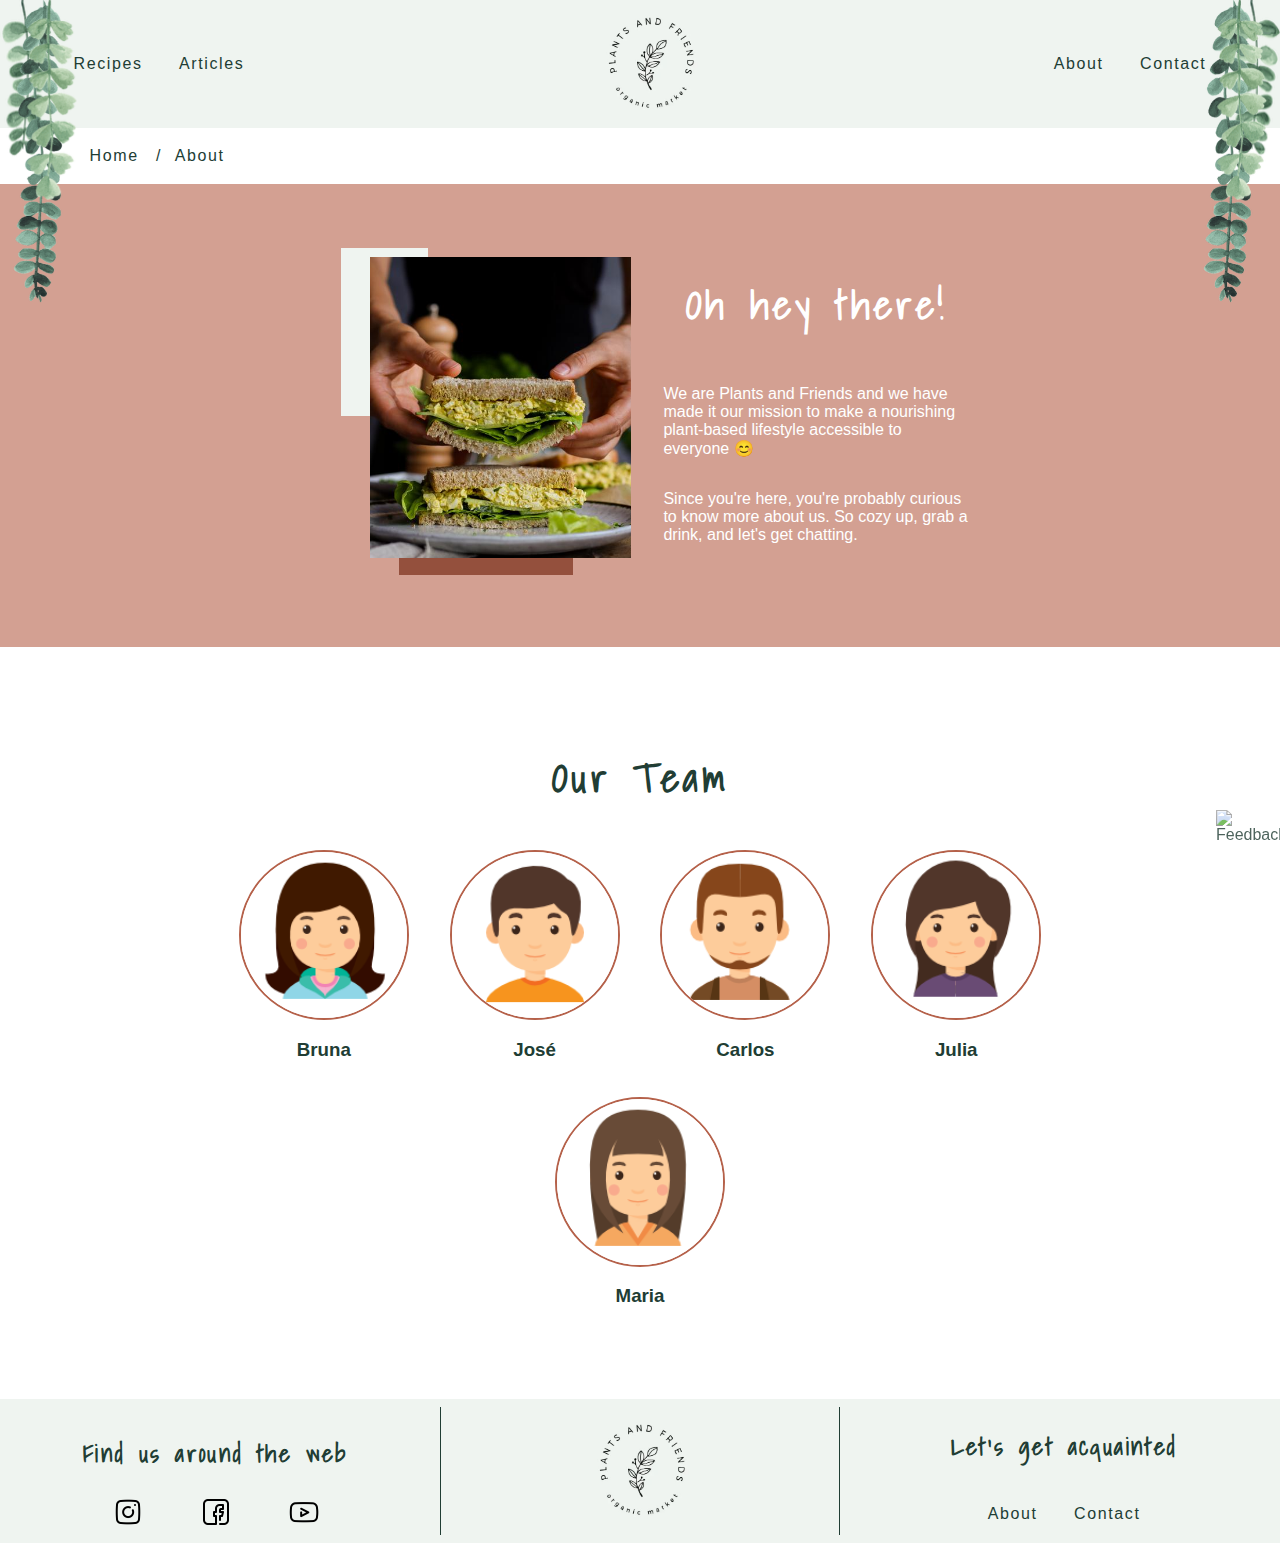
==== resources/html/about.html @ 14dff02f "add project" ====
<!DOCTYPE html>
<html lang="en">
<head>
    <meta charset="UTF-8">
    <meta http-equiv="X-UA-Compatible" content="IE=edge">
    <meta name="viewport" content="width=device-width, initial-scale=1.0">
    <title>Plants and Friends</title>
    <link href="../css/index.css" type="text/css" rel="stylesheet">
    <link href="../css/about.css" type="text/css" rel="stylesheet">
    <link href="https://fonts.googleapis.com/css2?family=Shadows+Into+Light&display=swap" rel="stylesheet">
</head>
<body>
    <header>
        <!-- Navigation Bar -->
        <nav class="container">
            <ul class="right">
                <li><a href="#">Recipes</a></li>
                <li><a href="#">Articles</a></li>
            </ul>

            <a href="../../index.html">
                <div class="image-container">
                    <img src="../images/Capture.JPG" title="Green Limes">
                </div>
            </a>

            <ul class="left">
                <li><a href="../html/about.html">About</a></li>
                <li><a href="#">Contact</a></li>
            </ul>
        </nav>
    </header>

    <main>
        <!-- Fixed images section -->
        <div class="side-images">
            <div class="right">
                <img class="img-1" src="../images/PUL_42_plants01_1_cropped.9fbabc426824.png">
                <img class="img-2" src="../images/PUL_42_plants01_3_cropped.685cd9a79821.png">
                <img class="img-3" src="../images/PUL_42_plants02_5_cropped.9f788901ec64.png">
            </div>
            <div class="left">
                <img class="img-1" src="../images/PUL_42_plants01_1_cropped.9fbabc426824.png">
                <img class="img-2" src="../images/PUL_42_plants01_3_cropped.685cd9a79821.png">
                <img class="img-3" src="../images/PUL_42_plants02_5_cropped.9f788901ec64.png">
            </div>
        </div>

        <a href="#">
            <div class="sticky">
                <img src="./resources/images/chat.png" title="Feedback">
            </div> 
        </a>

        <!-- Breadcrumb section -->
        <ul class="breadcrumb">
            <li class="location"><a href="../../index.html">Home</a></li>
            <li class="location"><a href="./about.html">About</a></li>
        </ul>

        <!-- Mission section -->
        <div class="welcome container col">
            <div class="container">
                <div class="welcome-image">
                    <div class="gray"></div>
                    <div class="red"></div>
                    <div class="image-container">
                        <img src="../images/4dc714e1788c8d10b925e69b730ae0e9.jpg">
                    </div>
                </div>
                <div class="info-container container col">
                    <h2>Oh hey there!</h2>
                    <p>We are Plants and Friends and we have made it our mission to make a nourishing plant-based lifestyle accessible to everyone 😊</p>
                    <p>Since you're here, you're probably curious to know more about us. So cozy up, grab a drink, and let's get chatting.</p>
                </div>
            </div>
        </div>

        <!-- Team section -->
        <div class="team container col">
            <h2>Our Team</h2>
            <div class="container">
                <div class="info-container">
                    <div class="image-container">
                        <img src="../images/bia.png">
                    </div>
                    <h3>Bruna</h3>
                </div>
                <div class="info-container">
                    <div class="image-container">
                        <img src="../images/pedro.png">
                    </div>
                    <h3>José</h3>
                </div>
                <div class="info-container">
                    <div class="image-container">
                        <img src="../images/carlos.png">
                    </div>
                    <h3>Carlos</h3>
                </div>
                <div class="info-container">
                    <div class="image-container">
                        <img src="../images/julia.png">
                    </div>
                    <h3>Julia</h3>
                </div>
                <div class="info-container">
                    <div class="image-container">
                        <img src="../images/marta.png">
                    </div>
                    <h3>Maria</h3>
                </div>
            </div>
        </div>
        
    </main>

    <!-- Footer section -->
    <footer class="container">
        <div class="left container col">
            <h3>Find us around the web</h3>
            <div class="container">
                <a href="#"><img src="../images/5340248_ig_instagram_photo_icon.png" title="Instagram"></a>
                <a href="#"><img src="../images/5340250_book_face_facebook_fb_icon.png" title="Facebook"></a>
                <a href="#"><img src="../images/5340279_play_video_youtube_youtuber_icon.png" title="YouTube"></a>
            </div>
        </div>

        <a href="../../index.html">
            <div class="image-container">
                <img src="../images/Capture.JPG" title="Green Limes">
            </div>
        </a>

        <div class="right container col">
            <h3>Let's get acquainted</h3>
            <ul>
                <li><a href="../html/about.html">About</a></li>
                <li><a href="#">Contact</a></li>
            </ul>
        </div>
    </footer>
</body>
</html>
---- resources/css/index.css ----
/* Universal Styles */

* {
    box-sizing: border-box;
}

html {
    font-size: 16px;
}

body {
    font-family: 'Trebuchet MS', 'Lucida Sans Unicode', 'Lucida Grande', 'Lucida Sans', Arial, sans-serif;
    color: #213D34;
    margin: 0;
}

h2:not(.banner h2) {
    font-family: 'Shadows Into Light', cursive;
    font-size: 2.5rem;
    letter-spacing: 0.250rem;
}

ul {
    list-style: none;
    padding: 0;
}

li {
    display: inline;
    letter-spacing: 0.1rem;
    margin: 1rem;
}

a {
    text-decoration: none;
    color: #213D34;
}

.more a:not(.welcome a) {
    color: #FFF;
}

p.more {
    text-align: center;
    padding: 0.5rem;
    background-color: #02AB72;
    color: #FFF;
    border-radius: .5rem;
    width: 5rem;
}

.more:hover {
    transition: border-radius .5s;
    border-radius: 1.5rem;
}

.container {
    display: flex;
    justify-content: space-evenly;
    align-content: center;
    align-items: center;
    flex-wrap: wrap;
}

.col {
    flex-direction: column;
}

.image-container {
    display: flex;
    align-items: center;
    justify-items: center;
    overflow: hidden;
}

.image-container img {
    width: 100%;
}

.recipes .image-container:hover, 
.articles .image-container:hover {
    border-radius: 5%;
    box-shadow: 0 0 1rem #213D34;
    transition: box-shadow .5s;
}

/* Navigation Bar Styles */
nav img {
    height: 8rem;
    margin: 0 2rem;
}

header {
    background-color: hsl(132, 18.5%, 94.7%);
}

header .container {
    justify-content: space-between;
    margin: 0 4.5%;
}

@media only screen and (max-width: 760px) {
    header .container {
        flex-direction: column;
    }

    nav img {
        height: 6rem;
        margin: 0 2rem;
    }
}

/* Fixed Images Styles */
.side-images .left img, .side-images .right img {
    position: fixed;
    width: 4%;
    top: 0;
    max-width: 58px;
    min-width: 39px;
    z-index: 9999;
}

        /* Left Image */
.side-images .left .img-1 {
    left: 0;
    z-index: 100;
}

.side-images .left .img-2 {
    left: 1%;
}

.side-images .left .img-3 {
    left: 2%;
}

        /* Right Image */
.side-images .right .img-1 {
    right: 0;
}

.side-images .right .img-2 {
    right: 2%;
}

.side-images .right .img-3 {
    right: 1%;
}

        /* Feedback Image */
.sticky {
    position: fixed;
    top: 90%;
    left: 95%;
    width: 4%;
    min-width: 38px;
 }

.sticky img {
    width: 100%;
    opacity: 0.8;
 }

 
 /* Breadcrumb Section Styles */
 ul.breadcrumb {
    margin: 1.5% 7%;
 }

 .breadcrumb li {
    margin: 0;
 }

 .breadcrumb li.location+li.location::before {
    content: '/';
    margin: 0.8rem;
 }

/* Banner Styles */

.banner {
    background-color: 	hsl(160, 98%, 44%);
    background-image: url('../images/c5be5a15e2b488b2d8ff5668b0e3cc27.jpg');
    background-position: center;
    background-repeat: no-repeat;
    background-size: cover;
    height: 30rem;
    display: flex;
    align-items: flex-end;
}

.banner-text {
    background-color: 	hsla(160, 98%, 44%, 0.3);
    color: #fff;
    border-radius: 2rem;
    width: 40%;
    padding: 1rem;
    padding-left: 9rem;
    margin: auto auto 2rem -3rem;
}

.banner-text h3 {
    font-weight: 200;
}

@media only screen and (max-width: 760px) {
    .banner-text {
        width: 60%;
    }
}

@media only screen and (max-width: 450px) {
    .banner-text {
        width: 100%;
    }
}

 /* Latest Recipes Section Styles */
 .recipes {
    margin-bottom: 5%;
    padding: 0 5%;
 }

.recipes .container {
    align-items: stretch;
}

.recipes .info-container {
    width: 16%;
    min-width: 170px;
    margin: 1% 2%;
}

@media only screen and (max-width: 760px) {
    .recipes .info-container {
        width: 30%;
        margin: 0.5rem;
    }
}

@media only screen and (max-width: 450px) {
    .recipes .info-container {
        width: 60%;
        margin: 1rem;
    }
}

/* Welcome Section Styles */
.welcome {
    background-color: hsl(160, 98%, 40%);
    padding: 5% 10%;
    color: #FFF;
}

.welcome .container {
    justify-content: center;
}

.welcome h2 {
    margin-top: 0;
}

.welcome .welcome-image {
    position: relative;
    width: 30%;
    min-width: 220px;
    max-width: 290px;
    height: 335px;
    margin: 0 2rem;
}

.welcome .gray {
    position: absolute;
    background-color: hsl(132, 18.5%, 94.7%);
    width: 30%;
    height: 50%;
    top: 0;
    left: 0;
}

.welcome .red {
    position: absolute;
    background-color: 	hsl(13, 42%, 41%);
    width: 60%;
    height: 10%;
    bottom: 2.5%;
    left: 20%;
}

.welcome .image-container {
    position: absolute;
    width: 90%;
    height: 90%;
    top: 2.5%;
    left: 10%;
}

.welcome .info-container {
    width: 30%;
}

.welcome .more {
    width: 10rem;
    background-color: #FFF;
    color: #02AB72;
}

@media only screen and (max-width: 1024px) {
    .welcome .info-container {
        width: 45%;
    }

    .welcome .welcome-image {
        margin: 0 2.5% 2.5% 2.5%;
    }
}

@media only screen and (max-width: 570px) {
    .welcome .container {
        flex-direction: column;
    }

    .welcome .info-container {
        width: 70%;
    }
}

/* Latest Articles Section Styles */
.articles {
    margin-bottom: 5%;
    padding: 0 5%;
 }

.articles .container {
    align-items: stretch;
}

.articles .info-container {
    width: 28%;
    min-width: 250px;
    margin: 1% 2%;
}

.articles h3 {
    margin-bottom: 0;
}

.articles p {
    margin-top: 0.5rem;
}

@media only screen and (max-width: 760px) {
    .articles .info-container {
        width: 30%;
        margin: 0.5rem;
    }
}

@media only screen and (max-width: 450px) {
    .articles .info-container {
        width: 60%;
        margin: 1rem;
    }
}


/* Footer Section Styles */
footer {
    background-color: hsl(132, 18.5%, 94.7%);
    margin-top: 1.5%;
}

footer h3 {
    font-family: 'Shadows Into Light', cursive;
    font-size: 1.5rem;
    letter-spacing: 0.150rem;
}

footer .left, footer .right {
    width: 25%;
    text-align: center;
}

footer .left .container {
    width: 100%;
}

footer .left img {
    height: 2rem;
}

footer .image-container img {
    height: 8rem;
    padding: 0 8rem ;
    margin: 0.5rem;
    border-left: 1px solid #213D34;
    border-right: 1px solid #213D34;
}

@media only screen and (max-width: 760px) {
    footer.container {
        flex-direction: column;
    }

    footer .image-container {
        display: none;
    }

    footer .left, footer .right {
        width: 60%;
        margin: 1.5rem;
    }
}


@media only screen and (max-width: 760px) {
    html {
        font-size: 14px;
    }
}
---- resources/css/about.css ----
/* Mission Section Styles */

 .welcome {
    background-color: hsl(13, 42%, 70%);
    padding: 5% 10%;
    margin-bottom: 5%;
    color: #FFF;
}
 
 /* Team Section Styles */
 .team {
    margin-bottom: 5%;
    padding: 0 5%;
 }

.team .container {
    align-items: stretch;
    text-align: center;
}

.team .info-container {
    width: 16%;
    min-width: 170px;
    margin: 1% 2%;
}

.team .image-container {
    border-radius: 50%;
    border: 2px solid hsl(13, 42%, 50%);
}
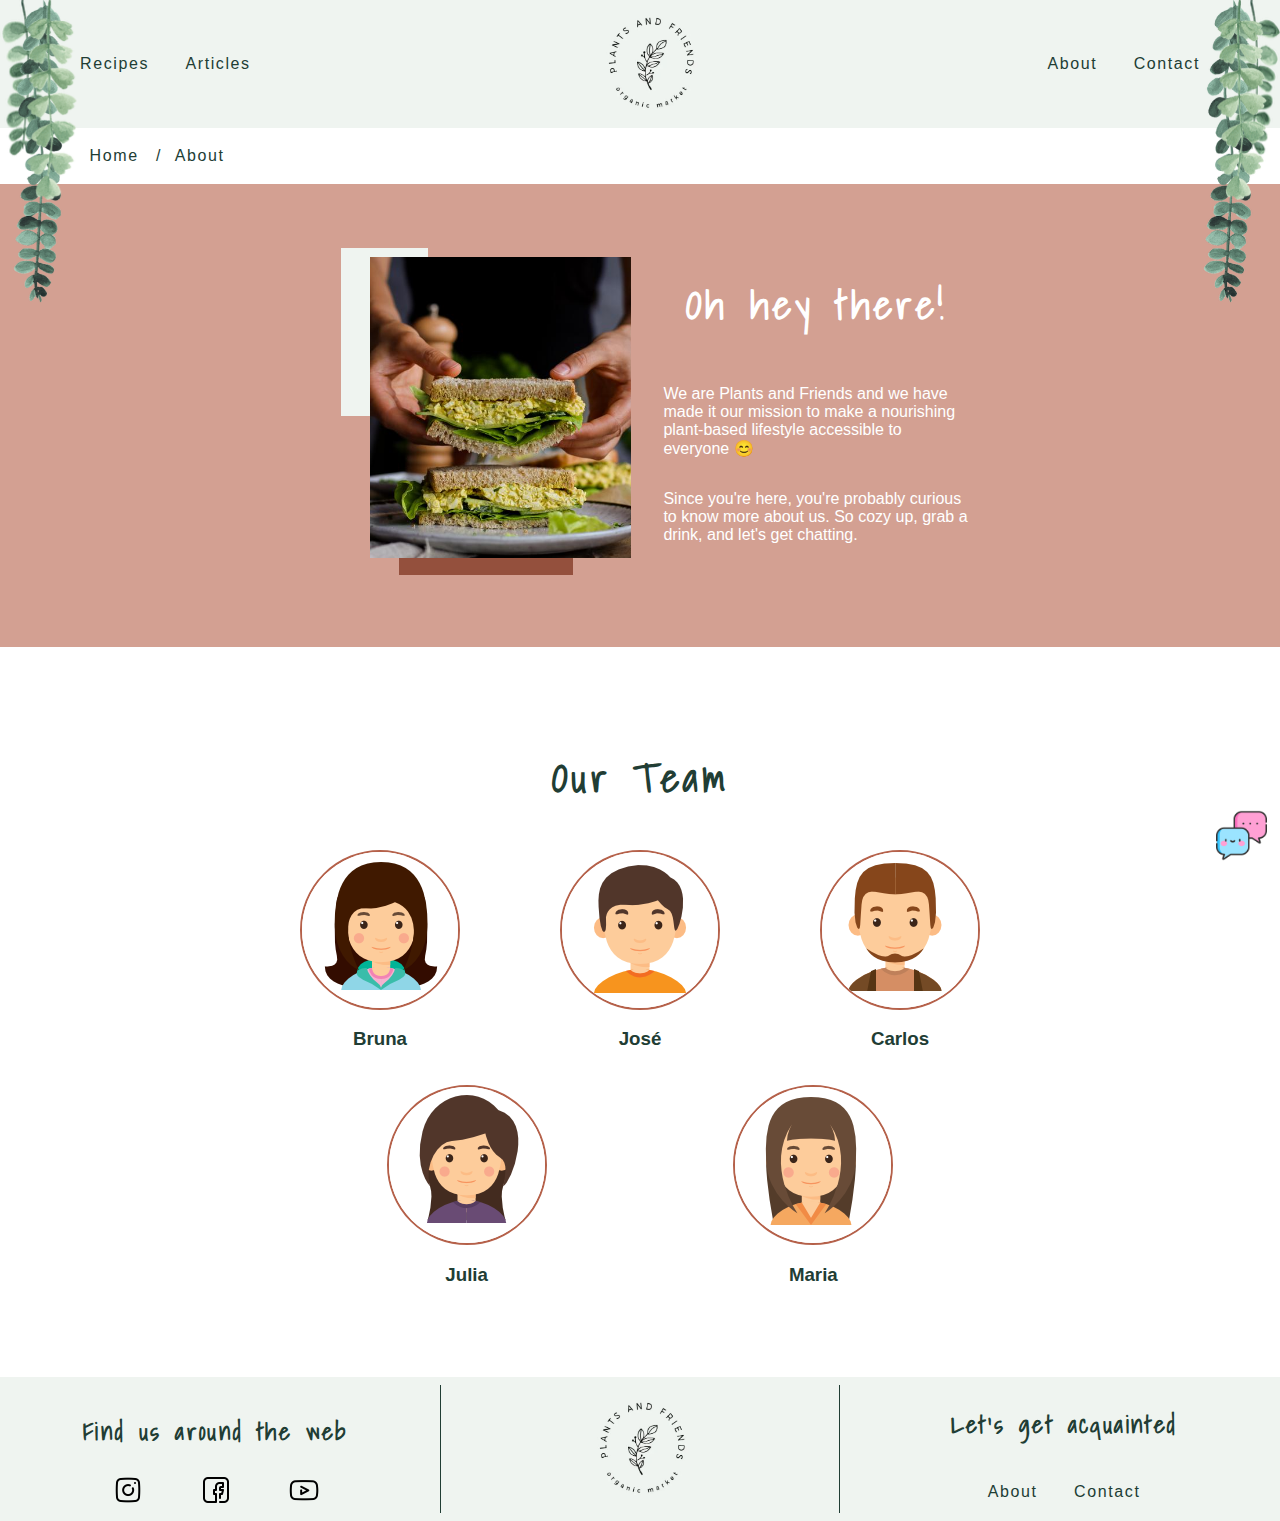
==== commit 36569fb8: "updates" ====
--- a/resources/html/about.html
+++ b/resources/html/about.html
@@ -48,7 +48,7 @@
 
         <a href="#">
             <div class="sticky">
-                <img src="./resources/images/chat.png" title="Feedback">
+                <img src="../images/chat.png" title="Feedback">
             </div> 
         </a>
 
--- a/resources/css/index.css
+++ b/resources/css/index.css
@@ -87,7 +87,6 @@
 /* Navigation Bar Styles */
 nav img {
     height: 8rem;
-    margin: 0 2rem;
 }
 
 header {
@@ -96,17 +95,21 @@
 
 header .container {
     justify-content: space-between;
-    margin: 0 4.5%;
-}
-
-@media only screen and (max-width: 760px) {
+    margin: 0 5%;
+}
+
+@media only screen and (max-width: 760px) {
+    nav li {
+        display: block;
+        margin: 0.8rem;
+    }
+
+    nav img {
+        height: 5.5rem;
+    }
+
     header .container {
-        flex-direction: column;
-    }
-
-    nav img {
-        height: 6rem;
-        margin: 0 2rem;
+        margin: 0 10%;
     }
 }
 
@@ -161,6 +164,12 @@
     opacity: 0.8;
  }
 
+ @media only screen and (max-width: 450px) {
+    .sticky {
+        left: 85%;
+    }
+}
+
  
  /* Breadcrumb Section Styles */
  ul.breadcrumb {
@@ -175,6 +184,12 @@
     content: '/';
     margin: 0.8rem;
  }
+
+ @media only screen and (max-width: 450px) {
+    ul.breadcrumb {
+        margin: 1.5% 15%;
+    }
+}
 
 /* Banner Styles */
 
--- a/resources/css/about.css
+++ b/resources/css/about.css
@@ -19,9 +19,9 @@
 }
 
 .team .info-container {
-    width: 16%;
-    min-width: 170px;
-    margin: 1% 2%;
+    width: 20%;
+    min-width: 100px;
+    margin: 1% 5%;
 }
 
 .team .image-container {
